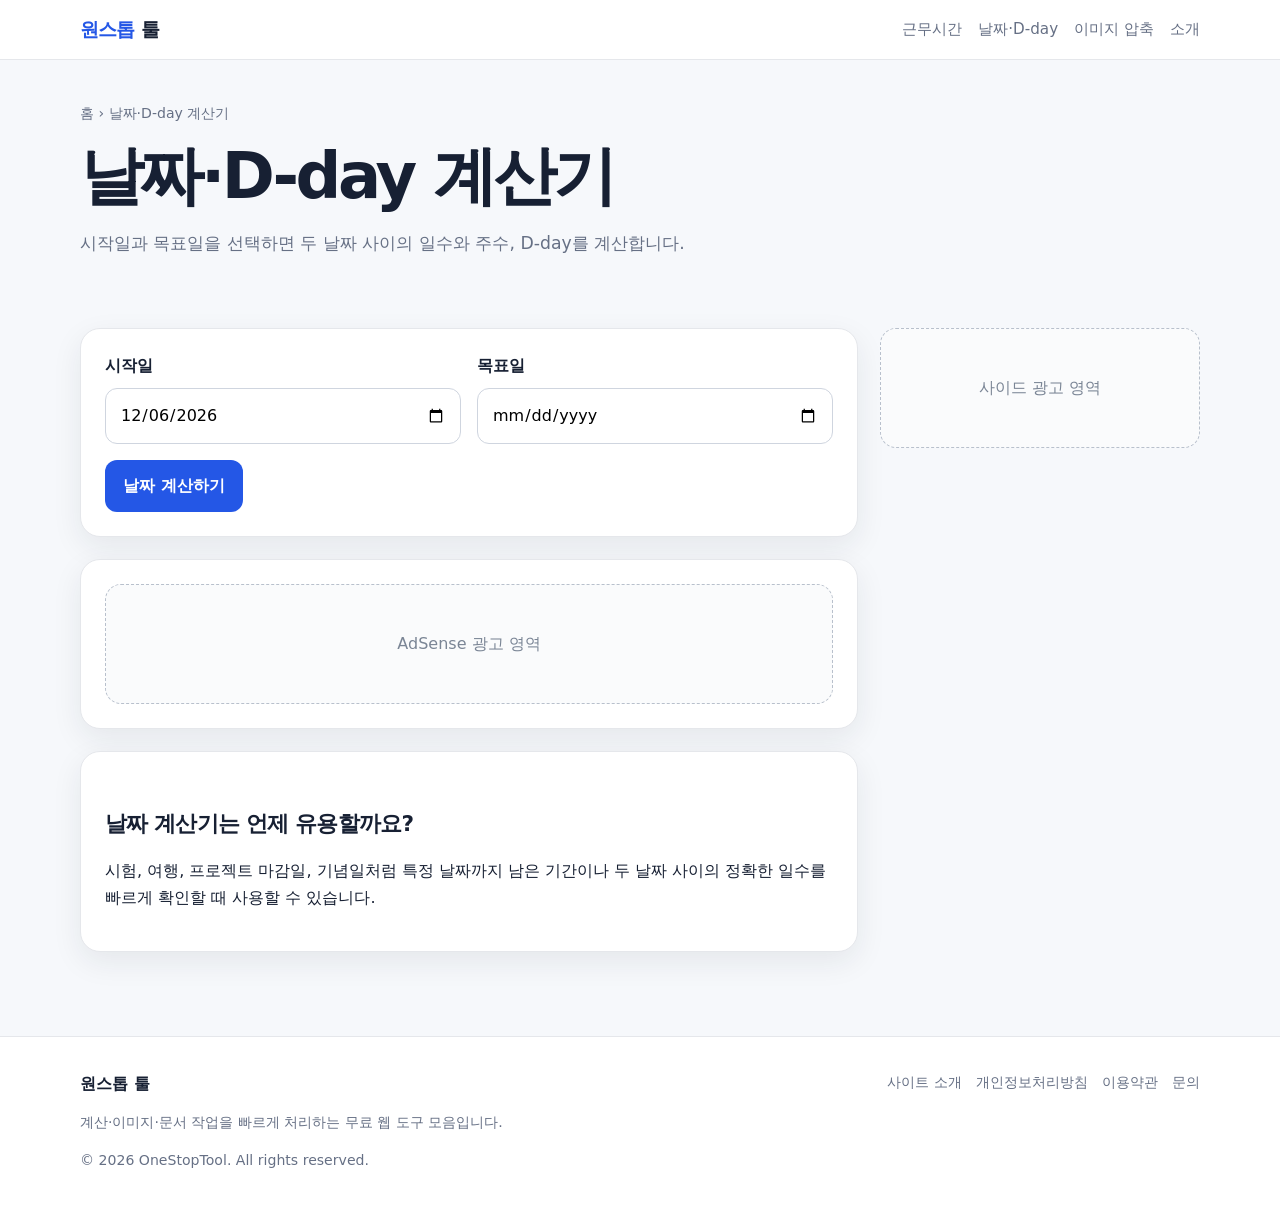
==== date-calculator/index.html @ 3e2b43d0 "Add files via upload" ====
<!doctype html><html lang="ko"><head><meta charset="utf-8"><meta name="viewport" content="width=device-width,initial-scale=1"><title>날짜 계산기·D-day 계산기 | 원스톱 툴</title><meta name="description" content="두 날짜 사이의 일수, 주수, D-day를 무료로 계산하세요."><link rel="canonical" href="https://onestoptool.kr/date-calculator/"><meta property="og:title" content="날짜 계산기·D-day 계산기 | 원스톱 툴"><meta property="og:description" content="두 날짜 사이의 일수, 주수, D-day를 무료로 계산하세요."><meta property="og:type" content="website"><meta property="og:url" content="https://onestoptool.kr/date-calculator/"><meta name="robots" content="index,follow"><link rel="stylesheet" href="/assets/css/style.css"><!-- AdSense 승인 후 아래 주석을 제거하고 ca-pub 값을 본인 것으로 교체하세요. <script async src="https://pagead2.googlesyndication.com/pagead/js/adsbygoogle.js?client=ca-pub-xxxxxxxxxxxxxxxx" crossorigin="anonymous"></script> --></head><body><header class="site-header"><div class="container header-inner"><a class="brand" href="/"><span>원스톱</span> 툴</a><nav class="nav"><a href="/work-time/">근무시간</a><a href="/date-calculator/">날짜·D-day</a><a href="/image-compressor/">이미지 압축</a><a href="/about.html">소개</a></nav></div></header><main><section class="tool-hero"><div class="container"><div class="breadcrumb"><a href="/">홈</a> › 날짜·D-day 계산기</div><h1>날짜·D-day 계산기</h1><p class="lead">시작일과 목표일을 선택하면 두 날짜 사이의 일수와 주수, D-day를 계산합니다.</p></div></section><section class="section"><div class="container tool-layout"><div><div class="tool-panel"><form id="dateForm"><div class="form-grid"><div class="field"><label>시작일</label><input id="startDate" type="date" required></div><div class="field"><label>목표일</label><input id="targetDate" type="date" required></div></div><div class="actions"><button class="btn" type="submit">날짜 계산하기</button></div></form><div class="result" id="dateResult"><strong class="big" id="dday"></strong><div class="kpi-grid"><div class="kpi"><small>날짜 차이</small><strong id="dayDiff"></strong></div><div class="kpi"><small>주 + 일</small><strong id="weekDiff"></strong></div></div></div></div><div class="content-card"><div class="ad-slot">AdSense 광고 영역</div></div><div class="content-card prose"><h2>날짜 계산기는 언제 유용할까요?</h2><p>시험, 여행, 프로젝트 마감일, 기념일처럼 특정 날짜까지 남은 기간이나 두 날짜 사이의 정확한 일수를 빠르게 확인할 때 사용할 수 있습니다.</p></div></div><aside class="sidebar"><div class="ad-slot">사이드 광고 영역</div></aside></div></section></main><footer class="footer"><div class="container footer-grid"><div><strong>원스톱 툴</strong><p class="small">계산·이미지·문서 작업을 빠르게 처리하는 무료 웹 도구 모음입니다.</p><p class="small">© <span data-year></span> OneStopTool. All rights reserved.</p></div><div class="footer-links"><a href="/about.html">사이트 소개</a><a href="/privacy.html">개인정보처리방침</a><a href="/terms.html">이용약관</a><a href="/contact.html">문의</a></div></div></footer><script src="/assets/js/common.js"></script><script src="/assets/js/date-calculator.js"></script></body></html>
---- assets/css/style.css ----
:root{--bg:#f6f8fb;--card:#fff;--text:#172033;--muted:#667085;--line:#e5e7eb;--primary:#2457e6;--primary2:#183ea9;--shadow:0 10px 30px rgba(23,32,51,.08);--radius:20px}*{box-sizing:border-box}html{scroll-behavior:smooth}body{margin:0;font-family:system-ui,-apple-system,BlinkMacSystemFont,"Segoe UI","Noto Sans KR",sans-serif;background:var(--bg);color:var(--text);line-height:1.65}a{color:inherit;text-decoration:none}button,input,select{font:inherit}.container{width:min(1120px,calc(100% - 32px));margin:0 auto}.site-header{position:sticky;top:0;z-index:20;background:rgba(255,255,255,.92);backdrop-filter:blur(14px);border-bottom:1px solid var(--line)}.header-inner{display:flex;align-items:center;justify-content:space-between;gap:16px;padding:14px 0}.brand{font-weight:900;font-size:1.18rem;letter-spacing:-.04em}.brand span{color:var(--primary)}.nav{display:flex;gap:16px;font-size:.95rem;color:var(--muted)}.hero{padding:64px 0 34px}.hero-grid{display:grid;grid-template-columns:1.2fr .8fr;gap:28px;align-items:center}.badge{display:inline-flex;background:#eaf0ff;color:var(--primary);font-weight:800;padding:7px 12px;border-radius:999px;font-size:.82rem}h1{font-size:clamp(2.1rem,5vw,4.2rem);line-height:1.05;letter-spacing:-.055em;margin:18px 0}h2{font-size:clamp(1.55rem,3vw,2.2rem);letter-spacing:-.035em;margin:0 0 14px}h3{margin:0 0 10px}.lead{font-size:1.08rem;color:var(--muted);max-width:720px}.hero-card,.card,.tool-panel,.content-card{background:var(--card);border:1px solid var(--line);border-radius:var(--radius);box-shadow:var(--shadow)}.hero-card,.tool-panel,.content-card{padding:24px}.hero-card ul{padding-left:20px}.section{padding:34px 0}.tool-grid{display:grid;grid-template-columns:repeat(3,1fr);gap:18px}.card{padding:22px;transition:.2s}.card:hover{transform:translateY(-3px);box-shadow:0 16px 40px rgba(23,32,51,.12)}.icon{width:48px;height:48px;border-radius:14px;background:#edf2ff;display:grid;place-items:center;font-size:1.5rem;margin-bottom:16px}.card p{color:var(--muted)}.go{color:var(--primary);font-weight:800}.tool-hero{padding:42px 0 20px}.breadcrumb{font-size:.88rem;color:var(--muted);margin-bottom:12px}.tool-layout{display:grid;grid-template-columns:minmax(0,1fr) 320px;gap:22px}.form-grid{display:grid;grid-template-columns:repeat(2,1fr);gap:16px}.field{display:flex;flex-direction:column;gap:8px}.field label{font-weight:800}.field input,.field select{width:100%;padding:13px 14px;border:1px solid #cfd5df;border-radius:12px;background:#fff}.btn{border:0;background:var(--primary);color:#fff;padding:13px 18px;border-radius:12px;font-weight:900;cursor:pointer}.actions{display:flex;gap:10px;flex-wrap:wrap;margin-top:16px}.result{margin-top:20px;padding:18px;border-radius:16px;background:#f3f7ff;border:1px solid #dfe8ff;display:none}.result.show{display:block}.result strong.big{font-size:1.7rem;display:block;margin-bottom:6px}.ad-slot{display:grid;place-items:center;min-height:120px;border:1px dashed #b8c0cc;border-radius:16px;background:#fafbfc;color:#7a8595;text-align:center;padding:16px}.sidebar{display:flex;flex-direction:column;gap:18px}.content-card{margin-top:22px}.related{display:grid;grid-template-columns:repeat(3,1fr);gap:14px}.notice{font-size:.9rem;color:var(--muted);background:#fff8e7;border:1px solid #f4dda6;padding:14px;border-radius:14px}.dropzone{border:2px dashed #bdc7d8;border-radius:18px;padding:30px;text-align:center;background:#fbfcfe}.preview-wrap{margin-top:18px;display:none}.preview-wrap.show{display:block}.preview{max-width:100%;max-height:360px;object-fit:contain;border-radius:14px;border:1px solid var(--line)}.kpi-grid{display:grid;grid-template-columns:repeat(3,1fr);gap:12px;margin-top:16px}.kpi{background:#f8fafc;border:1px solid var(--line);border-radius:14px;padding:14px}.kpi small{display:block;color:var(--muted)}.footer{margin-top:50px;padding:34px 0;border-top:1px solid var(--line);background:#fff}.footer-grid{display:grid;grid-template-columns:1fr auto;gap:20px}.footer-links{display:flex;gap:14px;flex-wrap:wrap;color:var(--muted);font-size:.9rem}.small{font-size:.88rem;color:var(--muted)}.prose{max-width:800px}.prose h2{margin-top:30px;font-size:1.35rem}.prose h3{margin-top:24px;font-size:1.08rem}.prose ul,.prose ol{padding-left:22px}@media(max-width:840px){.hero-grid,.tool-layout{grid-template-columns:1fr}.tool-grid,.related{grid-template-columns:1fr}.hero{padding-top:40px}}@media(max-width:640px){.container{width:min(100% - 22px,1120px)}.nav{display:none}.form-grid,.kpi-grid{grid-template-columns:1fr}.tool-panel{padding:18px}h1{font-size:2.35rem}}
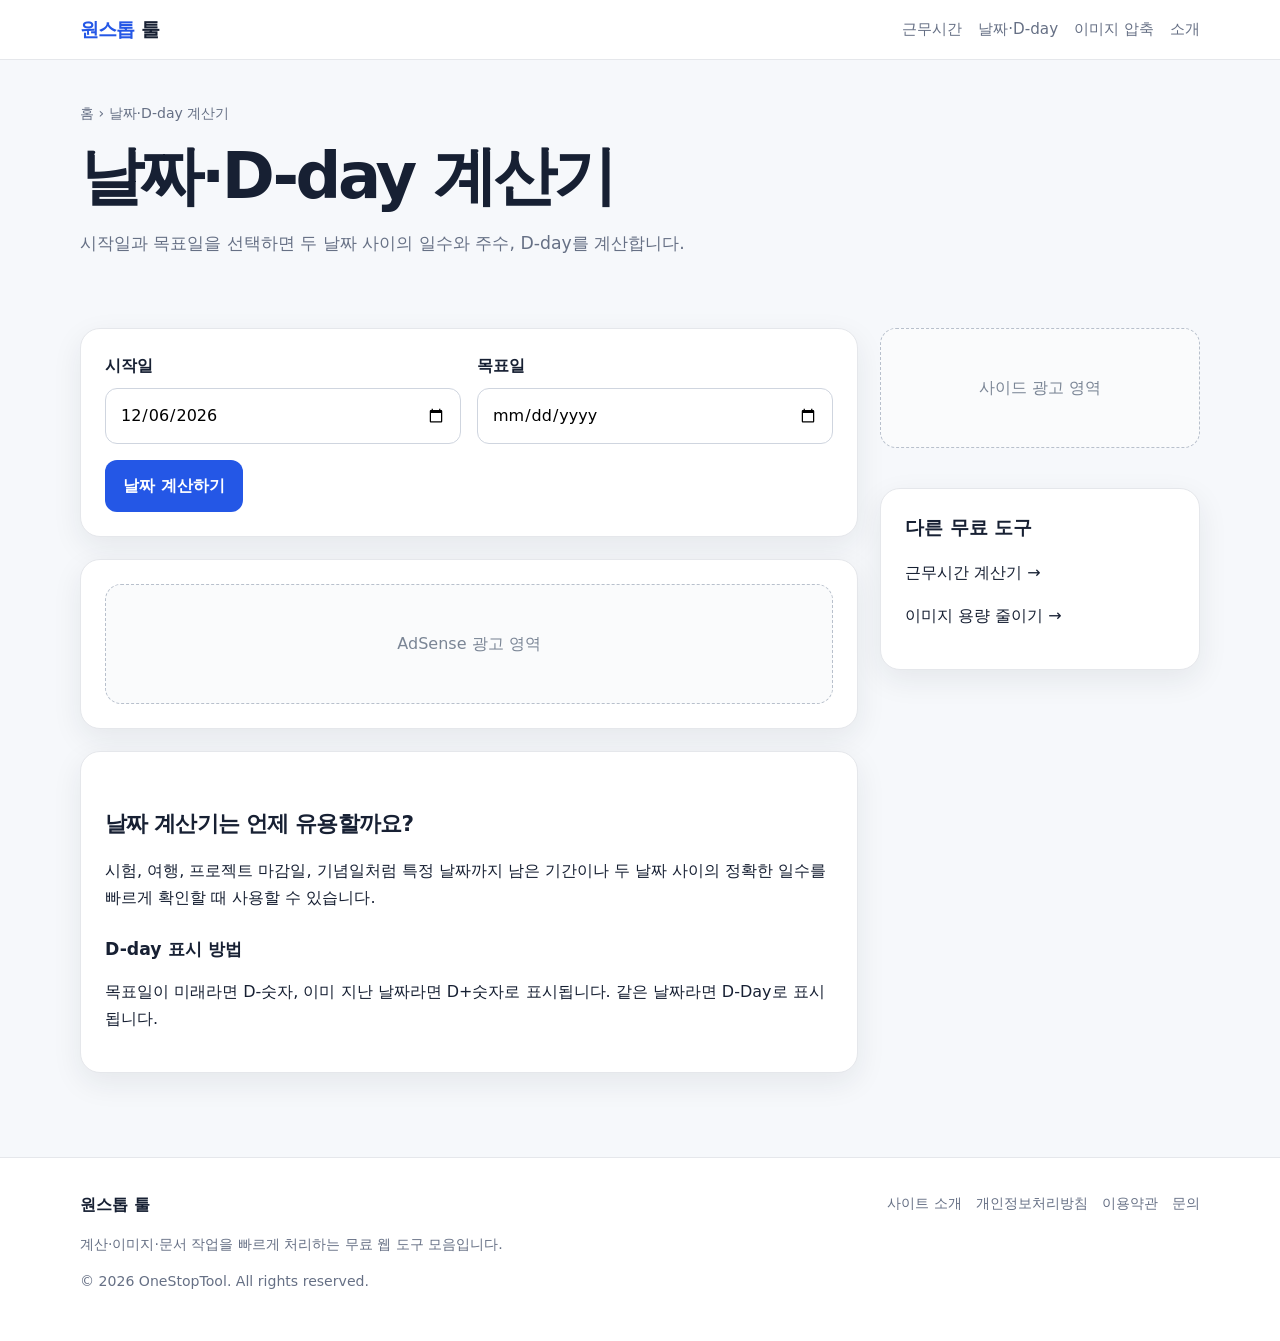
==== commit c0d9c8d8: "Update index.html" ====
--- a/date-calculator/index.html
+++ b/date-calculator/index.html
@@ -1 +1,401 @@
-<!doctype html><html lang="ko"><head><meta charset="utf-8"><meta name="viewport" content="width=device-width,initial-scale=1"><title>날짜 계산기·D-day 계산기 | 원스톱 툴</title><meta name="description" content="두 날짜 사이의 일수, 주수, D-day를 무료로 계산하세요."><link rel="canonical" href="https://onestoptool.kr/date-calculator/"><meta property="og:title" content="날짜 계산기·D-day 계산기 | 원스톱 툴"><meta property="og:description" content="두 날짜 사이의 일수, 주수, D-day를 무료로 계산하세요."><meta property="og:type" content="website"><meta property="og:url" content="https://onestoptool.kr/date-calculator/"><meta name="robots" content="index,follow"><link rel="stylesheet" href="/assets/css/style.css"><!-- AdSense 승인 후 아래 주석을 제거하고 ca-pub 값을 본인 것으로 교체하세요. <script async src="https://pagead2.googlesyndication.com/pagead/js/adsbygoogle.js?client=ca-pub-xxxxxxxxxxxxxxxx" crossorigin="anonymous"></script> --></head><body><header class="site-header"><div class="container header-inner"><a class="brand" href="/"><span>원스톱</span> 툴</a><nav class="nav"><a href="/work-time/">근무시간</a><a href="/date-calculator/">날짜·D-day</a><a href="/image-compressor/">이미지 압축</a><a href="/about.html">소개</a></nav></div></header><main><section class="tool-hero"><div class="container"><div class="breadcrumb"><a href="/">홈</a> › 날짜·D-day 계산기</div><h1>날짜·D-day 계산기</h1><p class="lead">시작일과 목표일을 선택하면 두 날짜 사이의 일수와 주수, D-day를 계산합니다.</p></div></section><section class="section"><div class="container tool-layout"><div><div class="tool-panel"><form id="dateForm"><div class="form-grid"><div class="field"><label>시작일</label><input id="startDate" type="date" required></div><div class="field"><label>목표일</label><input id="targetDate" type="date" required></div></div><div class="actions"><button class="btn" type="submit">날짜 계산하기</button></div></form><div class="result" id="dateResult"><strong class="big" id="dday"></strong><div class="kpi-grid"><div class="kpi"><small>날짜 차이</small><strong id="dayDiff"></strong></div><div class="kpi"><small>주 + 일</small><strong id="weekDiff"></strong></div></div></div></div><div class="content-card"><div class="ad-slot">AdSense 광고 영역</div></div><div class="content-card prose"><h2>날짜 계산기는 언제 유용할까요?</h2><p>시험, 여행, 프로젝트 마감일, 기념일처럼 특정 날짜까지 남은 기간이나 두 날짜 사이의 정확한 일수를 빠르게 확인할 때 사용할 수 있습니다.</p></div></div><aside class="sidebar"><div class="ad-slot">사이드 광고 영역</div></aside></div></section></main><footer class="footer"><div class="container footer-grid"><div><strong>원스톱 툴</strong><p class="small">계산·이미지·문서 작업을 빠르게 처리하는 무료 웹 도구 모음입니다.</p><p class="small">© <span data-year></span> OneStopTool. All rights reserved.</p></div><div class="footer-links"><a href="/about.html">사이트 소개</a><a href="/privacy.html">개인정보처리방침</a><a href="/terms.html">이용약관</a><a href="/contact.html">문의</a></div></div></footer><script src="/assets/js/common.js"></script><script src="/assets/js/date-calculator.js"></script></body></html>+<!doctype html>
+<html lang="ko">
+
+<head>
+
+<meta charset="utf-8">
+
+<meta name="viewport"
+      content="width=device-width,initial-scale=1">
+
+<title>
+날짜 계산기·D-day 계산기 | 원스톱 툴
+</title>
+
+<meta name="description"
+      content="두 날짜 사이의 일수, 주수, D-day를 무료로 계산하세요.">
+
+<link rel="canonical"
+      href="https://onestoptool.kr/date-calculator/">
+
+<meta property="og:title"
+      content="날짜 계산기·D-day 계산기 | 원스톱 툴">
+
+<meta property="og:description"
+      content="두 날짜 사이의 일수, 주수, D-day를 무료로 계산하세요.">
+
+<meta property="og:type"
+      content="website">
+
+<meta property="og:url"
+      content="https://onestoptool.kr/date-calculator/">
+
+<meta name="robots"
+      content="index,follow">
+
+
+<link rel="stylesheet"
+      href="../assets/css/style.css">
+
+</head>
+
+
+<body>
+
+
+<header class="site-header">
+
+<div class="container header-inner">
+
+
+<a class="brand"
+   href="../">
+
+<span>원스톱</span> 툴
+
+</a>
+
+
+<nav class="nav">
+
+<a href="../work-time/">
+근무시간
+</a>
+
+<a href="../date-calculator/">
+날짜·D-day
+</a>
+
+<a href="../image-compressor/">
+이미지 압축
+</a>
+
+<a href="../about.html">
+소개
+</a>
+
+</nav>
+
+
+</div>
+
+</header>
+
+
+
+<main>
+
+
+<section class="tool-hero">
+
+
+<div class="container">
+
+
+<div class="breadcrumb">
+
+<a href="../">
+홈
+</a>
+
+› 날짜·D-day 계산기
+
+</div>
+
+
+<h1>
+날짜·D-day 계산기
+</h1>
+
+
+<p class="lead">
+
+시작일과 목표일을 선택하면
+두 날짜 사이의 일수와 주수,
+D-day를 계산합니다.
+
+</p>
+
+
+</div>
+
+
+</section>
+
+
+
+<section class="section">
+
+
+<div class="container tool-layout">
+
+
+<div>
+
+
+<div class="tool-panel">
+
+
+<form id="dateForm">
+
+
+<div class="form-grid">
+
+
+<div class="field">
+
+<label for="startDate">
+시작일
+</label>
+
+<input
+id="startDate"
+type="date"
+required>
+
+</div>
+
+
+
+<div class="field">
+
+<label for="targetDate">
+목표일
+</label>
+
+<input
+id="targetDate"
+type="date"
+required>
+
+</div>
+
+
+</div>
+
+
+
+<div class="actions">
+
+<button class="btn"
+        type="submit">
+
+날짜 계산하기
+
+</button>
+
+</div>
+
+
+</form>
+
+
+
+<div class="result"
+     id="dateResult">
+
+
+<strong
+class="big"
+id="dday">
+</strong>
+
+
+<div class="kpi-grid">
+
+
+<div class="kpi">
+
+<small>
+날짜 차이
+</small>
+
+<strong id="dayDiff">
+</strong>
+
+</div>
+
+
+
+<div class="kpi">
+
+<small>
+주 + 일
+</small>
+
+<strong id="weekDiff">
+</strong>
+
+</div>
+
+
+</div>
+
+
+</div>
+
+
+</div>
+
+
+
+<div class="content-card">
+
+<div class="ad-slot">
+AdSense 광고 영역
+</div>
+
+</div>
+
+
+
+<div class="content-card prose">
+
+
+<h2>
+날짜 계산기는 언제 유용할까요?
+</h2>
+
+
+<p>
+
+시험, 여행, 프로젝트 마감일,
+기념일처럼 특정 날짜까지 남은 기간이나
+
+두 날짜 사이의 정확한 일수를
+빠르게 확인할 때 사용할 수 있습니다.
+
+</p>
+
+
+<h3>
+D-day 표시 방법
+</h3>
+
+
+<p>
+
+목표일이 미래라면 D-숫자,
+이미 지난 날짜라면 D+숫자로 표시됩니다.
+
+같은 날짜라면 D-Day로 표시됩니다.
+
+</p>
+
+
+</div>
+
+
+</div>
+
+
+
+<aside class="sidebar">
+
+
+<div class="ad-slot">
+사이드 광고 영역
+</div>
+
+
+<div class="content-card">
+
+<h3>
+다른 무료 도구
+</h3>
+
+<p>
+<a href="../work-time/">
+근무시간 계산기 →
+</a>
+</p>
+
+<p>
+<a href="../image-compressor/">
+이미지 용량 줄이기 →
+</a>
+</p>
+
+</div>
+
+
+</aside>
+
+
+</div>
+
+
+</section>
+
+
+</main>
+
+
+
+<footer class="footer">
+
+
+<div class="container footer-grid">
+
+
+<div>
+
+<strong>
+원스톱 툴
+</strong>
+
+
+<p class="small">
+
+계산·이미지·문서 작업을 빠르게 처리하는
+무료 웹 도구 모음입니다.
+
+</p>
+
+
+<p class="small">
+
+© <span data-year></span>
+OneStopTool.
+All rights reserved.
+
+</p>
+
+
+</div>
+
+
+
+<div class="footer-links">
+
+<a href="../about.html">
+사이트 소개
+</a>
+
+<a href="../privacy.html">
+개인정보처리방침
+</a>
+
+<a href="../terms.html">
+이용약관
+</a>
+
+<a href="../contact.html">
+문의
+</a>
+
+</div>
+
+
+</div>
+
+</footer>
+
+
+<script src="../assets/js/common.js"></script>
+
+<script src="../assets/js/date-calculator.js"></script>
+
+
+</body>
+</html>
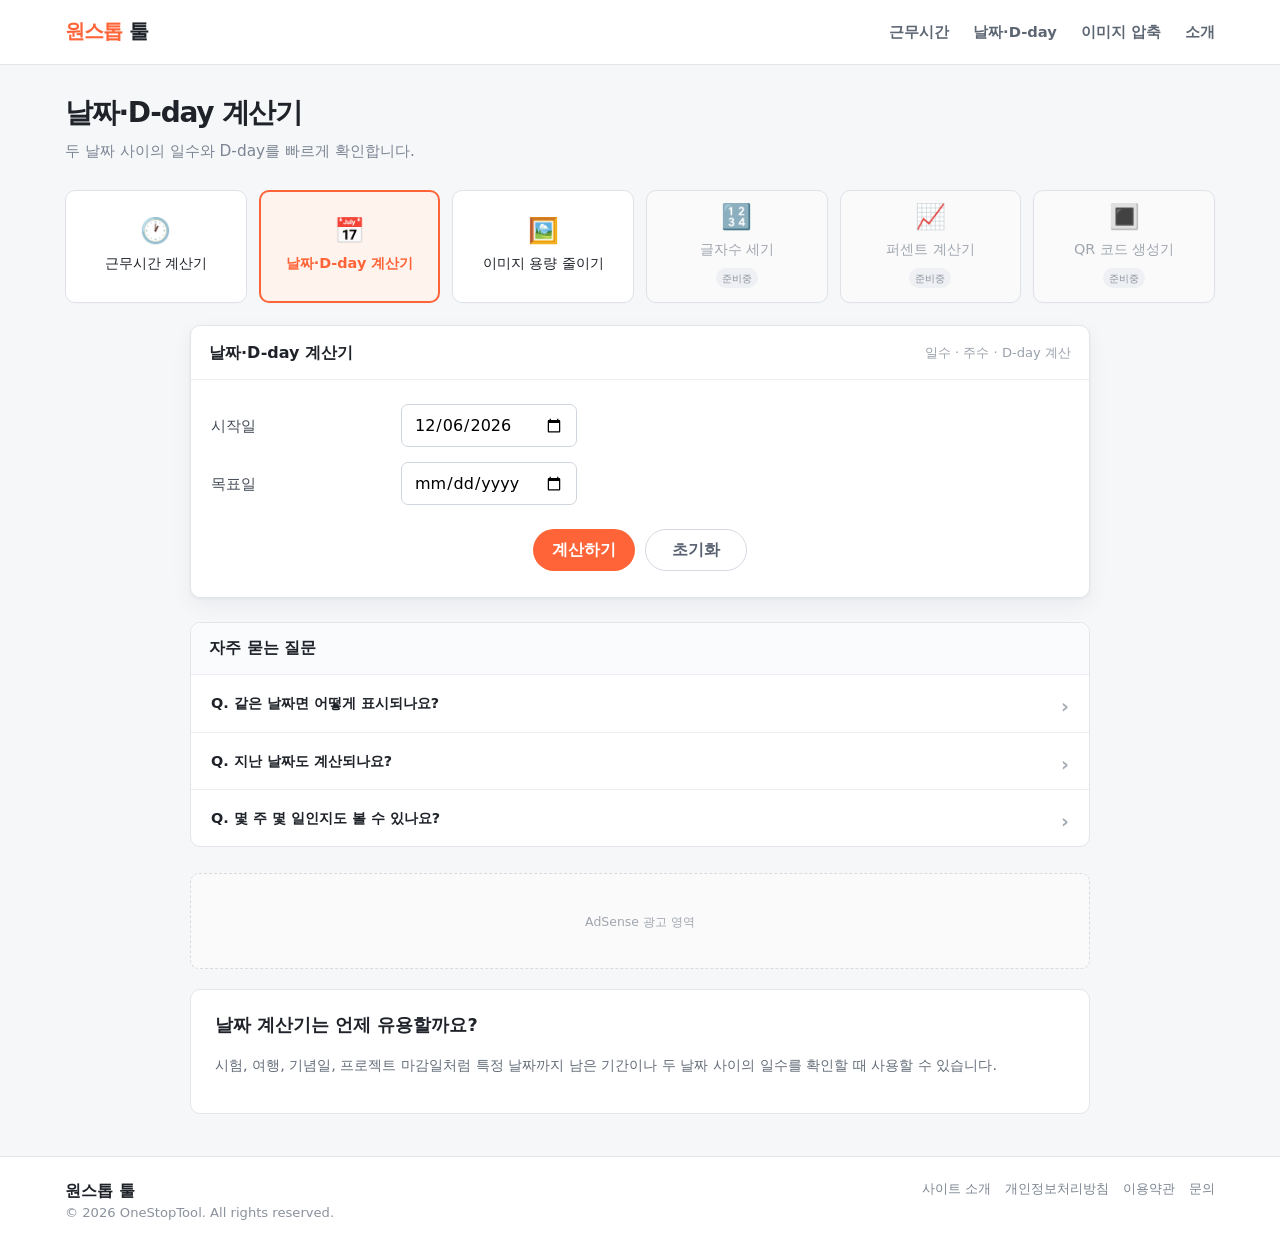
==== commit fbee6ee8: "Update index.html" ====
--- a/date-calculator/index.html
+++ b/date-calculator/index.html
@@ -3,39 +3,36 @@
 
 <head>
 
-<meta charset="utf-8">
-
-<meta name="viewport"
-      content="width=device-width,initial-scale=1">
-
-<title>
-날짜 계산기·D-day 계산기 | 원스톱 툴
-</title>
-
-<meta name="description"
-      content="두 날짜 사이의 일수, 주수, D-day를 무료로 계산하세요.">
-
-<link rel="canonical"
-      href="https://onestoptool.kr/date-calculator/">
-
-<meta property="og:title"
-      content="날짜 계산기·D-day 계산기 | 원스톱 툴">
-
-<meta property="og:description"
-      content="두 날짜 사이의 일수, 주수, D-day를 무료로 계산하세요.">
-
-<meta property="og:type"
-      content="website">
-
-<meta property="og:url"
-      content="https://onestoptool.kr/date-calculator/">
-
-<meta name="robots"
-      content="index,follow">
-
-
-<link rel="stylesheet"
-      href="../assets/css/style.css">
+  <meta charset="utf-8">
+
+  <meta
+    name="viewport"
+    content="width=device-width,initial-scale=1"
+  >
+
+  <title>
+    날짜 계산기·D-day 계산기 | 원스톱 툴
+  </title>
+
+  <meta
+    name="description"
+    content="두 날짜 사이의 일수, 주수, D-day를 무료로 계산하세요."
+  >
+
+  <link
+    rel="canonical"
+    href="https://onestoptool.kr/date-calculator/"
+  >
+
+  <meta
+    name="robots"
+    content="index,follow"
+  >
+
+  <link
+    rel="stylesheet"
+    href="../assets/css/style.css"
+  >
 
 </head>
 
@@ -45,349 +42,448 @@
 
 <header class="site-header">
 
-<div class="container header-inner">
-
-
-<a class="brand"
-   href="../">
-
-<span>원스톱</span> 툴
-
-</a>
-
-
-<nav class="nav">
-
-<a href="../work-time/">
-근무시간
-</a>
-
-<a href="../date-calculator/">
-날짜·D-day
-</a>
-
-<a href="../image-compressor/">
-이미지 압축
-</a>
-
-<a href="../about.html">
-소개
-</a>
-
-</nav>
-
-
+  <div class="container header-inner">
+
+    <a
+      class="brand"
+      href="../"
+    >
+      <span>원스톱</span> 툴
+    </a>
+
+
+    <nav class="nav">
+
+      <a href="../work-time/">
+        근무시간
+      </a>
+
+      <a href="../date-calculator/">
+        날짜·D-day
+      </a>
+
+      <a href="../image-compressor/">
+        이미지 압축
+      </a>
+
+      <a href="../about.html">
+        소개
+      </a>
+
+    </nav>
+
+  </div>
+
+</header>
+
+
+<main>
+
+
+<section class="page-intro">
+
+  <div class="container">
+
+    <h1>
+      날짜·D-day 계산기
+    </h1>
+
+    <p>
+      두 날짜 사이의 일수와
+      D-day를 빠르게 확인합니다.
+    </p>
+
+  </div>
+
+</section>
+
+
+<section class="tool-nav-section">
+
+  <div class="container">
+
+    <div class="tool-nav-grid">
+
+
+      <a
+        class="tool-nav-card"
+        href="../work-time/"
+      >
+
+        <div class="tool-nav-icon">
+          🕐
+        </div>
+
+        <div class="tool-nav-name">
+          근무시간 계산기
+        </div>
+
+      </a>
+
+
+      <a
+        class="tool-nav-card active"
+        href="../date-calculator/"
+      >
+
+        <div class="tool-nav-icon">
+          📅
+        </div>
+
+        <div class="tool-nav-name">
+          날짜·D-day 계산기
+        </div>
+
+      </a>
+
+
+      <a
+        class="tool-nav-card"
+        href="../image-compressor/"
+      >
+
+        <div class="tool-nav-icon">
+          🖼️
+        </div>
+
+        <div class="tool-nav-name">
+          이미지 용량 줄이기
+        </div>
+
+      </a>
+
+
+      <div class="tool-nav-card disabled">
+
+        <div class="tool-nav-icon">
+          🔢
+        </div>
+
+        <div class="tool-nav-name">
+          글자수 세기
+        </div>
+
+        <span class="soon">
+          준비중
+        </span>
+
+      </div>
+
+
+      <div class="tool-nav-card disabled">
+
+        <div class="tool-nav-icon">
+          📈
+        </div>
+
+        <div class="tool-nav-name">
+          퍼센트 계산기
+        </div>
+
+        <span class="soon">
+          준비중
+        </span>
+
+      </div>
+
+
+      <div class="tool-nav-card disabled">
+
+        <div class="tool-nav-icon">
+          🔳
+        </div>
+
+        <div class="tool-nav-name">
+          QR 코드 생성기
+        </div>
+
+        <span class="soon">
+          준비중
+        </span>
+
+      </div>
+
+
+    </div>
+
+  </div>
+
+</section>
+
+
+<section class="workspace">
+
+  <div class="workspace-head">
+
+    <h2>
+      날짜·D-day 계산기
+    </h2>
+
+    <div class="workspace-meta">
+      일수 · 주수 · D-day 계산
+    </div>
+
+  </div>
+
+
+  <div class="workspace-body">
+
+
+    <form id="dateForm">
+
+
+      <div class="form-list">
+
+
+        <div class="form-row">
+
+          <label for="startDate">
+            시작일
+          </label>
+
+          <div class="input-line">
+
+            <input
+              id="startDate"
+              class="field-control"
+              type="date"
+              required
+            >
+
+          </div>
+
+        </div>
+
+
+        <div class="form-row">
+
+          <label for="targetDate">
+            목표일
+          </label>
+
+          <div class="input-line">
+
+            <input
+              id="targetDate"
+              class="field-control"
+              type="date"
+              required
+            >
+
+          </div>
+
+        </div>
+
+
+      </div>
+
+
+      <div class="form-actions">
+
+        <button
+          class="btn btn-primary"
+          type="submit"
+        >
+          계산하기
+        </button>
+
+
+        <button
+          class="btn btn-secondary"
+          type="reset"
+          onclick="document.getElementById('dateResult').classList.remove('show')"
+        >
+          초기화
+        </button>
+
+      </div>
+
+
+    </form>
+
+
+    <div
+      class="result-panel"
+      id="dateResult"
+    >
+
+      <div class="result-main">
+
+        <span class="label">
+          D-day
+        </span>
+
+        <strong id="dday"></strong>
+
+      </div>
+
+
+      <div class="result-grid">
+
+
+        <div class="result-box">
+
+          <small>
+            날짜 차이
+          </small>
+
+          <strong id="dayDiff"></strong>
+
+        </div>
+
+
+        <div class="result-box">
+
+          <small>
+            주 + 일
+          </small>
+
+          <strong id="weekDiff"></strong>
+
+        </div>
+
+
+        <div class="result-box">
+
+          <small>
+            표시
+          </small>
+
+          <strong>
+            자동 계산
+          </strong>
+
+        </div>
+
+
+      </div>
+
+    </div>
+
+
+  </div>
+
+</section>
+
+
+<section class="faq-wrap">
+
+  <h2 class="faq-title">
+    자주 묻는 질문
+  </h2>
+
+
+  <details class="faq-item">
+
+    <summary>
+      Q. 같은 날짜면 어떻게 표시되나요?
+    </summary>
+
+    <div class="faq-answer">
+      시작일과 목표일이 같으면
+      D-Day로 표시합니다.
+    </div>
+
+  </details>
+
+
+  <details class="faq-item">
+
+    <summary>
+      Q. 지난 날짜도 계산되나요?
+    </summary>
+
+    <div class="faq-answer">
+      네.
+      지난 날짜는 D+숫자로 표시됩니다.
+    </div>
+
+  </details>
+
+
+  <details class="faq-item">
+
+    <summary>
+      Q. 몇 주 몇 일인지도 볼 수 있나요?
+    </summary>
+
+    <div class="faq-answer">
+      총 일수와 함께
+      주 단위와 남은 일수도 표시합니다.
+    </div>
+
+  </details>
+
+
+</section>
+
+
+<div class="ad-slot">
+  AdSense 광고 영역
 </div>
 
-</header>
-
-
-
-<main>
-
-
-<section class="tool-hero">
-
-
-<div class="container">
-
-
-<div class="breadcrumb">
-
-<a href="../">
-홈
-</a>
-
-› 날짜·D-day 계산기
-
-</div>
-
-
-<h1>
-날짜·D-day 계산기
-</h1>
-
-
-<p class="lead">
-
-시작일과 목표일을 선택하면
-두 날짜 사이의 일수와 주수,
-D-day를 계산합니다.
-
-</p>
-
-
-</div>
-
+
+<section class="info-wrap">
+
+  <h2>
+    날짜 계산기는 언제 유용할까요?
+  </h2>
+
+  <p>
+    시험, 여행, 기념일,
+    프로젝트 마감일처럼
+    특정 날짜까지 남은 기간이나
+    두 날짜 사이의 일수를 확인할 때 사용할 수 있습니다.
+  </p>
 
 </section>
 
 
-
-<section class="section">
-
-
-<div class="container tool-layout">
-
-
-<div>
-
-
-<div class="tool-panel">
-
-
-<form id="dateForm">
-
-
-<div class="form-grid">
-
-
-<div class="field">
-
-<label for="startDate">
-시작일
-</label>
-
-<input
-id="startDate"
-type="date"
-required>
-
-</div>
-
-
-
-<div class="field">
-
-<label for="targetDate">
-목표일
-</label>
-
-<input
-id="targetDate"
-type="date"
-required>
-
-</div>
-
-
-</div>
-
-
-
-<div class="actions">
-
-<button class="btn"
-        type="submit">
-
-날짜 계산하기
-
-</button>
-
-</div>
-
-
-</form>
-
-
-
-<div class="result"
-     id="dateResult">
-
-
-<strong
-class="big"
-id="dday">
-</strong>
-
-
-<div class="kpi-grid">
-
-
-<div class="kpi">
-
-<small>
-날짜 차이
-</small>
-
-<strong id="dayDiff">
-</strong>
-
-</div>
-
-
-
-<div class="kpi">
-
-<small>
-주 + 일
-</small>
-
-<strong id="weekDiff">
-</strong>
-
-</div>
-
-
-</div>
-
-
-</div>
-
-
-</div>
-
-
-
-<div class="content-card">
-
-<div class="ad-slot">
-AdSense 광고 영역
-</div>
-
-</div>
-
-
-
-<div class="content-card prose">
-
-
-<h2>
-날짜 계산기는 언제 유용할까요?
-</h2>
-
-
-<p>
-
-시험, 여행, 프로젝트 마감일,
-기념일처럼 특정 날짜까지 남은 기간이나
-
-두 날짜 사이의 정확한 일수를
-빠르게 확인할 때 사용할 수 있습니다.
-
-</p>
-
-
-<h3>
-D-day 표시 방법
-</h3>
-
-
-<p>
-
-목표일이 미래라면 D-숫자,
-이미 지난 날짜라면 D+숫자로 표시됩니다.
-
-같은 날짜라면 D-Day로 표시됩니다.
-
-</p>
-
-
-</div>
-
-
-</div>
-
-
-
-<aside class="sidebar">
-
-
-<div class="ad-slot">
-사이드 광고 영역
-</div>
-
-
-<div class="content-card">
-
-<h3>
-다른 무료 도구
-</h3>
-
-<p>
-<a href="../work-time/">
-근무시간 계산기 →
-</a>
-</p>
-
-<p>
-<a href="../image-compressor/">
-이미지 용량 줄이기 →
-</a>
-</p>
-
-</div>
-
-
-</aside>
-
-
-</div>
-
-
-</section>
-
-
 </main>
 
 
-
 <footer class="footer">
 
-
-<div class="container footer-grid">
-
-
-<div>
-
-<strong>
-원스톱 툴
-</strong>
-
-
-<p class="small">
-
-계산·이미지·문서 작업을 빠르게 처리하는
-무료 웹 도구 모음입니다.
-
-</p>
-
-
-<p class="small">
-
-© <span data-year></span>
-OneStopTool.
-All rights reserved.
-
-</p>
-
-
-</div>
-
-
-
-<div class="footer-links">
-
-<a href="../about.html">
-사이트 소개
-</a>
-
-<a href="../privacy.html">
-개인정보처리방침
-</a>
-
-<a href="../terms.html">
-이용약관
-</a>
-
-<a href="../contact.html">
-문의
-</a>
-
-</div>
-
-
-</div>
+  <div class="container footer-inner">
+
+
+    <div>
+
+      <strong>
+        원스톱 툴
+      </strong>
+
+      <div class="footer-copy">
+        © <span data-year></span>
+        OneStopTool.
+        All rights reserved.
+      </div>
+
+    </div>
+
+
+    <div class="footer-links">
+
+      <a href="../about.html">
+        사이트 소개
+      </a>
+
+      <a href="../privacy.html">
+        개인정보처리방침
+      </a>
+
+      <a href="../terms.html">
+        이용약관
+      </a>
+
+      <a href="../contact.html">
+        문의
+      </a>
+
+    </div>
+
+
+  </div>
 
 </footer>
 
@@ -398,4 +494,5 @@
 
 
 </body>
+
 </html>
--- a/assets/css/style.css
+++ b/assets/css/style.css
@@ -1,2 +1,642 @@
-
-:root{--bg:#f6f8fb;--card:#fff;--text:#172033;--muted:#667085;--line:#e5e7eb;--primary:#2457e6;--primary2:#183ea9;--shadow:0 10px 30px rgba(23,32,51,.08);--radius:20px}*{box-sizing:border-box}html{scroll-behavior:smooth}body{margin:0;font-family:system-ui,-apple-system,BlinkMacSystemFont,"Segoe UI","Noto Sans KR",sans-serif;background:var(--bg);color:var(--text);line-height:1.65}a{color:inherit;text-decoration:none}button,input,select{font:inherit}.container{width:min(1120px,calc(100% - 32px));margin:0 auto}.site-header{position:sticky;top:0;z-index:20;background:rgba(255,255,255,.92);backdrop-filter:blur(14px);border-bottom:1px solid var(--line)}.header-inner{display:flex;align-items:center;justify-content:space-between;gap:16px;padding:14px 0}.brand{font-weight:900;font-size:1.18rem;letter-spacing:-.04em}.brand span{color:var(--primary)}.nav{display:flex;gap:16px;font-size:.95rem;color:var(--muted)}.hero{padding:64px 0 34px}.hero-grid{display:grid;grid-template-columns:1.2fr .8fr;gap:28px;align-items:center}.badge{display:inline-flex;background:#eaf0ff;color:var(--primary);font-weight:800;padding:7px 12px;border-radius:999px;font-size:.82rem}h1{font-size:clamp(2.1rem,5vw,4.2rem);line-height:1.05;letter-spacing:-.055em;margin:18px 0}h2{font-size:clamp(1.55rem,3vw,2.2rem);letter-spacing:-.035em;margin:0 0 14px}h3{margin:0 0 10px}.lead{font-size:1.08rem;color:var(--muted);max-width:720px}.hero-card,.card,.tool-panel,.content-card{background:var(--card);border:1px solid var(--line);border-radius:var(--radius);box-shadow:var(--shadow)}.hero-card,.tool-panel,.content-card{padding:24px}.hero-card ul{padding-left:20px}.section{padding:34px 0}.tool-grid{display:grid;grid-template-columns:repeat(3,1fr);gap:18px}.card{padding:22px;transition:.2s}.card:hover{transform:translateY(-3px);box-shadow:0 16px 40px rgba(23,32,51,.12)}.icon{width:48px;height:48px;border-radius:14px;background:#edf2ff;display:grid;place-items:center;font-size:1.5rem;margin-bottom:16px}.card p{color:var(--muted)}.go{color:var(--primary);font-weight:800}.tool-hero{padding:42px 0 20px}.breadcrumb{font-size:.88rem;color:var(--muted);margin-bottom:12px}.tool-layout{display:grid;grid-template-columns:minmax(0,1fr) 320px;gap:22px}.form-grid{display:grid;grid-template-columns:repeat(2,1fr);gap:16px}.field{display:flex;flex-direction:column;gap:8px}.field label{font-weight:800}.field input,.field select{width:100%;padding:13px 14px;border:1px solid #cfd5df;border-radius:12px;background:#fff}.btn{border:0;background:var(--primary);color:#fff;padding:13px 18px;border-radius:12px;font-weight:900;cursor:pointer}.actions{display:flex;gap:10px;flex-wrap:wrap;margin-top:16px}.result{margin-top:20px;padding:18px;border-radius:16px;background:#f3f7ff;border:1px solid #dfe8ff;display:none}.result.show{display:block}.result strong.big{font-size:1.7rem;display:block;margin-bottom:6px}.ad-slot{display:grid;place-items:center;min-height:120px;border:1px dashed #b8c0cc;border-radius:16px;background:#fafbfc;color:#7a8595;text-align:center;padding:16px}.sidebar{display:flex;flex-direction:column;gap:18px}.content-card{margin-top:22px}.related{display:grid;grid-template-columns:repeat(3,1fr);gap:14px}.notice{font-size:.9rem;color:var(--muted);background:#fff8e7;border:1px solid #f4dda6;padding:14px;border-radius:14px}.dropzone{border:2px dashed #bdc7d8;border-radius:18px;padding:30px;text-align:center;background:#fbfcfe}.preview-wrap{margin-top:18px;display:none}.preview-wrap.show{display:block}.preview{max-width:100%;max-height:360px;object-fit:contain;border-radius:14px;border:1px solid var(--line)}.kpi-grid{display:grid;grid-template-columns:repeat(3,1fr);gap:12px;margin-top:16px}.kpi{background:#f8fafc;border:1px solid var(--line);border-radius:14px;padding:14px}.kpi small{display:block;color:var(--muted)}.footer{margin-top:50px;padding:34px 0;border-top:1px solid var(--line);background:#fff}.footer-grid{display:grid;grid-template-columns:1fr auto;gap:20px}.footer-links{display:flex;gap:14px;flex-wrap:wrap;color:var(--muted);font-size:.9rem}.small{font-size:.88rem;color:var(--muted)}.prose{max-width:800px}.prose h2{margin-top:30px;font-size:1.35rem}.prose h3{margin-top:24px;font-size:1.08rem}.prose ul,.prose ol{padding-left:22px}@media(max-width:840px){.hero-grid,.tool-layout{grid-template-columns:1fr}.tool-grid,.related{grid-template-columns:1fr}.hero{padding-top:40px}}@media(max-width:640px){.container{width:min(100% - 22px,1120px)}.nav{display:none}.form-grid,.kpi-grid{grid-template-columns:1fr}.tool-panel{padding:18px}h1{font-size:2.35rem}}
+:root{
+  --bg:#f6f7f9;
+  --card:#fff;
+  --text:#1f2329;
+  --muted:#7c8593;
+  --line:#e2e5ea;
+  --accent:#ff6438;
+  --accent-soft:#fff3ee;
+  --shadow:0 1px 3px rgba(16,24,40,.05),0 8px 22px rgba(16,24,40,.05);
+}
+
+*{
+  box-sizing:border-box;
+}
+
+html{
+  scroll-behavior:smooth;
+}
+
+body{
+  margin:0;
+  font-family:system-ui,-apple-system,BlinkMacSystemFont,"Segoe UI","Noto Sans KR",sans-serif;
+  color:var(--text);
+  background:var(--bg);
+  line-height:1.55;
+}
+
+a{
+  text-decoration:none;
+  color:inherit;
+}
+
+button,
+input,
+select{
+  font:inherit;
+}
+
+.container{
+  width:min(1150px,calc(100% - 32px));
+  margin:0 auto;
+}
+
+/* HEADER */
+
+.site-header{
+  background:#fff;
+  border-bottom:1px solid var(--line);
+  position:sticky;
+  top:0;
+  z-index:50;
+}
+
+.header-inner{
+  min-height:64px;
+  display:flex;
+  align-items:center;
+  justify-content:space-between;
+  gap:24px;
+}
+
+.brand{
+  font-size:1.22rem;
+  font-weight:900;
+  letter-spacing:-.04em;
+}
+
+.brand span{
+  color:var(--accent);
+}
+
+.nav{
+  display:flex;
+  gap:24px;
+  color:#5d6673;
+  font-size:.92rem;
+  font-weight:700;
+}
+
+.nav a:hover{
+  color:var(--accent);
+}
+
+/* PAGE INTRO */
+
+.page-intro{
+  padding:26px 0 18px;
+}
+
+.page-intro h1{
+  margin:0 0 6px;
+  font-size:1.75rem;
+  letter-spacing:-.045em;
+}
+
+.page-intro p{
+  margin:0;
+  color:var(--muted);
+  font-size:.96rem;
+}
+
+/* TOOL NAV */
+
+.tool-nav-section{
+  padding:8px 0 22px;
+}
+
+.tool-nav-grid{
+  display:grid;
+  grid-template-columns:repeat(6,1fr);
+  gap:12px;
+}
+
+.tool-nav-card{
+  min-height:92px;
+  background:#fff;
+  border:1px solid #dfe3e8;
+  border-radius:10px;
+  display:flex;
+  flex-direction:column;
+  align-items:center;
+  justify-content:center;
+  gap:8px;
+  padding:14px 8px;
+  text-align:center;
+  transition:.18s;
+  box-shadow:0 1px 2px rgba(0,0,0,.02);
+}
+
+.tool-nav-card:hover{
+  border-color:#c7ccd3;
+  transform:translateY(-1px);
+}
+
+.tool-nav-card.active{
+  border:2px solid var(--accent);
+  background:var(--accent-soft);
+  color:var(--accent);
+  font-weight:800;
+}
+
+.tool-nav-card.disabled{
+  background:#fafafa;
+  color:#a0a6af;
+  cursor:default;
+}
+
+.tool-nav-icon{
+  font-size:1.55rem;
+  line-height:1;
+}
+
+.tool-nav-name{
+  font-size:.9rem;
+  white-space:nowrap;
+}
+
+.soon{
+  font-size:.65rem;
+  padding:2px 6px;
+  border-radius:999px;
+  background:#eef0f3;
+  color:#8b929d;
+}
+
+/* WORKSPACE */
+
+.workspace{
+  width:min(900px,calc(100% - 32px));
+  margin:0 auto 24px;
+  background:#fff;
+  border:1px solid var(--line);
+  border-radius:10px;
+  overflow:hidden;
+  box-shadow:var(--shadow);
+}
+
+.workspace-head{
+  min-height:54px;
+  padding:0 18px;
+  display:flex;
+  align-items:center;
+  justify-content:space-between;
+  gap:16px;
+  border-bottom:1px solid #eceef1;
+}
+
+.workspace-head h2{
+  margin:0;
+  font-size:1rem;
+}
+
+.workspace-meta{
+  color:#9aa1ab;
+  font-size:.82rem;
+}
+
+.workspace-body{
+  padding:24px 20px 26px;
+}
+
+/* FORM */
+
+.form-list{
+  display:flex;
+  flex-direction:column;
+  gap:15px;
+}
+
+.form-row{
+  display:grid;
+  grid-template-columns:170px minmax(0,1fr);
+  align-items:center;
+  gap:20px;
+}
+
+.form-row label{
+  font-size:.92rem;
+  color:#454c57;
+}
+
+.input-line{
+  display:flex;
+  align-items:center;
+  gap:9px;
+  flex-wrap:wrap;
+}
+
+.field-control{
+  min-width:150px;
+  height:43px;
+  padding:0 12px;
+  border:1px solid #cfd5dc;
+  border-radius:7px;
+  background:#fff;
+}
+
+.field-control:focus{
+  outline:none;
+  border-color:var(--accent);
+  box-shadow:0 0 0 3px rgba(255,100,56,.10);
+}
+
+.range-control{
+  width:min(440px,100%);
+}
+
+.form-actions{
+  display:flex;
+  justify-content:center;
+  gap:10px;
+  margin-top:24px;
+}
+
+.btn{
+  min-width:102px;
+  height:42px;
+  padding:0 18px;
+  border-radius:999px;
+  border:1px solid transparent;
+  font-weight:800;
+  cursor:pointer;
+}
+
+.btn-primary{
+  background:var(--accent);
+  color:#fff;
+}
+
+.btn-secondary{
+  background:#fff;
+  color:#596271;
+  border-color:#d5dae0;
+}
+
+.btn:disabled{
+  opacity:.45;
+  cursor:not-allowed;
+}
+
+/* RESULT */
+
+.result-panel{
+  display:none;
+  margin-top:24px;
+  border-top:1px solid #eceef1;
+  padding-top:20px;
+}
+
+.result-panel.show{
+  display:block;
+}
+
+.result-main{
+  text-align:center;
+  padding:18px;
+  background:var(--accent-soft);
+  border:1px solid #ffd7c8;
+  border-radius:9px;
+}
+
+.result-main .label{
+  font-size:.82rem;
+  color:#8b6b60;
+}
+
+.result-main strong{
+  display:block;
+  margin-top:3px;
+  font-size:1.7rem;
+  color:var(--accent);
+}
+
+.result-grid{
+  display:grid;
+  grid-template-columns:repeat(3,1fr);
+  gap:10px;
+  margin-top:10px;
+}
+
+.result-box{
+  padding:13px;
+  border:1px solid #e5e7eb;
+  border-radius:8px;
+  background:#fff;
+}
+
+.result-box small{
+  display:block;
+  color:#8d95a0;
+  margin-bottom:4px;
+}
+
+/* IMAGE */
+
+.upload-box{
+  border:1.5px dashed #cfd5dc;
+  background:#fafbfc;
+  border-radius:9px;
+  padding:28px 18px;
+  text-align:center;
+}
+
+.upload-box h3{
+  font-size:1rem;
+  margin:0 0 8px;
+}
+
+.upload-box p{
+  color:var(--muted);
+  font-size:.84rem;
+  margin:0 0 12px;
+}
+
+.preview-wrap{
+  display:none;
+  margin-top:20px;
+}
+
+.preview-wrap.show{
+  display:block;
+}
+
+.preview{
+  display:block;
+  max-width:100%;
+  max-height:360px;
+  margin:0 auto;
+  object-fit:contain;
+  border:1px solid var(--line);
+  border-radius:8px;
+}
+
+/* FAQ */
+
+.faq-wrap{
+  width:min(900px,calc(100% - 32px));
+  margin:0 auto 26px;
+  background:#fff;
+  border:1px solid var(--line);
+  border-radius:10px;
+  overflow:hidden;
+}
+
+.faq-title{
+  margin:0;
+  padding:13px 18px;
+  background:#fafbfc;
+  border-bottom:1px solid #eceef1;
+  font-size:1rem;
+}
+
+.faq-item{
+  border-bottom:1px solid #eceef1;
+}
+
+.faq-item:last-child{
+  border-bottom:0;
+}
+
+.faq-item summary{
+  list-style:none;
+  cursor:pointer;
+  padding:17px 20px;
+  font-weight:750;
+  font-size:.9rem;
+  position:relative;
+}
+
+.faq-item summary::-webkit-details-marker{
+  display:none;
+}
+
+.faq-item summary::after{
+  content:"›";
+  position:absolute;
+  right:20px;
+  color:#a6adb7;
+  font-size:1.2rem;
+}
+
+.faq-item[open] summary::after{
+  transform:rotate(90deg);
+}
+
+.faq-answer{
+  padding:0 20px 18px;
+  color:#66707e;
+  font-size:.88rem;
+}
+
+/* INFO */
+
+.info-wrap{
+  width:min(900px,calc(100% - 32px));
+  margin:0 auto 26px;
+  background:#fff;
+  border:1px solid var(--line);
+  border-radius:10px;
+  padding:22px 24px;
+}
+
+.info-wrap h2{
+  font-size:1.1rem;
+  margin:0 0 10px;
+}
+
+.info-wrap p,
+.info-wrap li{
+  font-size:.9rem;
+  color:#646d79;
+}
+
+.notice{
+  margin-top:16px;
+  padding:13px 14px;
+  border-radius:8px;
+  background:#fff8e7;
+  border:1px solid #f3dfaa;
+  color:#6c6250;
+  font-size:.84rem;
+}
+
+/* ADS */
+
+.ad-slot{
+  width:min(900px,calc(100% - 32px));
+  margin:0 auto 20px;
+  min-height:96px;
+  border:1px dashed #d7dbe0;
+  border-radius:9px;
+  background:#fafafa;
+  display:grid;
+  place-items:center;
+  color:#a0a6ae;
+  font-size:.78rem;
+}
+
+/* HOME */
+
+.home-hero{
+  padding:34px 0 18px;
+  text-align:center;
+}
+
+.home-hero h1{
+  margin:0 0 10px;
+  font-size:2.1rem;
+  letter-spacing:-.05em;
+}
+
+.home-hero p{
+  margin:0 auto;
+  max-width:620px;
+  color:var(--muted);
+}
+
+.home-note{
+  width:min(900px,calc(100% - 32px));
+  margin:4px auto 28px;
+  background:#fff;
+  border:1px solid var(--line);
+  border-radius:10px;
+  padding:20px 22px;
+}
+
+.home-note h2{
+  font-size:1.08rem;
+  margin:0 0 8px;
+}
+
+.home-note p{
+  margin:0;
+  color:#69717d;
+  font-size:.9rem;
+}
+
+/* FOOTER */
+
+.footer{
+  margin-top:42px;
+  border-top:1px solid var(--line);
+  background:#fff;
+}
+
+.footer-inner{
+  min-height:100px;
+  padding:22px 0;
+  display:flex;
+  justify-content:space-between;
+  gap:24px;
+}
+
+.footer-copy{
+  font-size:.82rem;
+  color:#8b929d;
+}
+
+.footer-links{
+  display:flex;
+  gap:14px;
+  flex-wrap:wrap;
+  color:#7c8590;
+  font-size:.82rem;
+}
+
+/* TABLET */
+
+@media(max-width:900px){
+
+  .tool-nav-grid{
+    grid-template-columns:repeat(3,1fr);
+  }
+
+  .form-row{
+    grid-template-columns:130px minmax(0,1fr);
+  }
+
+}
+
+/* MOBILE */
+
+@media(max-width:640px){
+
+  .container{
+    width:min(100% - 20px,1150px);
+  }
+
+  .header-inner{
+    min-height:56px;
+  }
+
+  .nav{
+    display:none;
+  }
+
+  .page-intro{
+    padding:18px 0 10px;
+  }
+
+  .page-intro h1{
+    font-size:1.45rem;
+  }
+
+  .tool-nav-grid{
+    grid-template-columns:repeat(2,1fr);
+    gap:8px;
+  }
+
+  .tool-nav-card{
+    min-height:82px;
+  }
+
+  .workspace,
+  .faq-wrap,
+  .info-wrap,
+  .ad-slot,
+  .home-note{
+    width:calc(100% - 20px);
+  }
+
+  .workspace-body{
+    padding:20px 15px 22px;
+  }
+
+  .workspace-head{
+    padding:10px 14px;
+    align-items:flex-start;
+    flex-direction:column;
+    gap:2px;
+  }
+
+  .form-row{
+    grid-template-columns:1fr;
+    gap:7px;
+  }
+
+  .field-control{
+    width:100%;
+  }
+
+  .input-line{
+    width:100%;
+  }
+
+  .result-grid{
+    grid-template-columns:1fr;
+  }
+
+  .btn{
+    flex:1;
+  }
+
+  .footer-inner{
+    flex-direction:column;
+  }
+
+  .home-hero h1{
+    font-size:1.75rem;
+  }
+
+}
